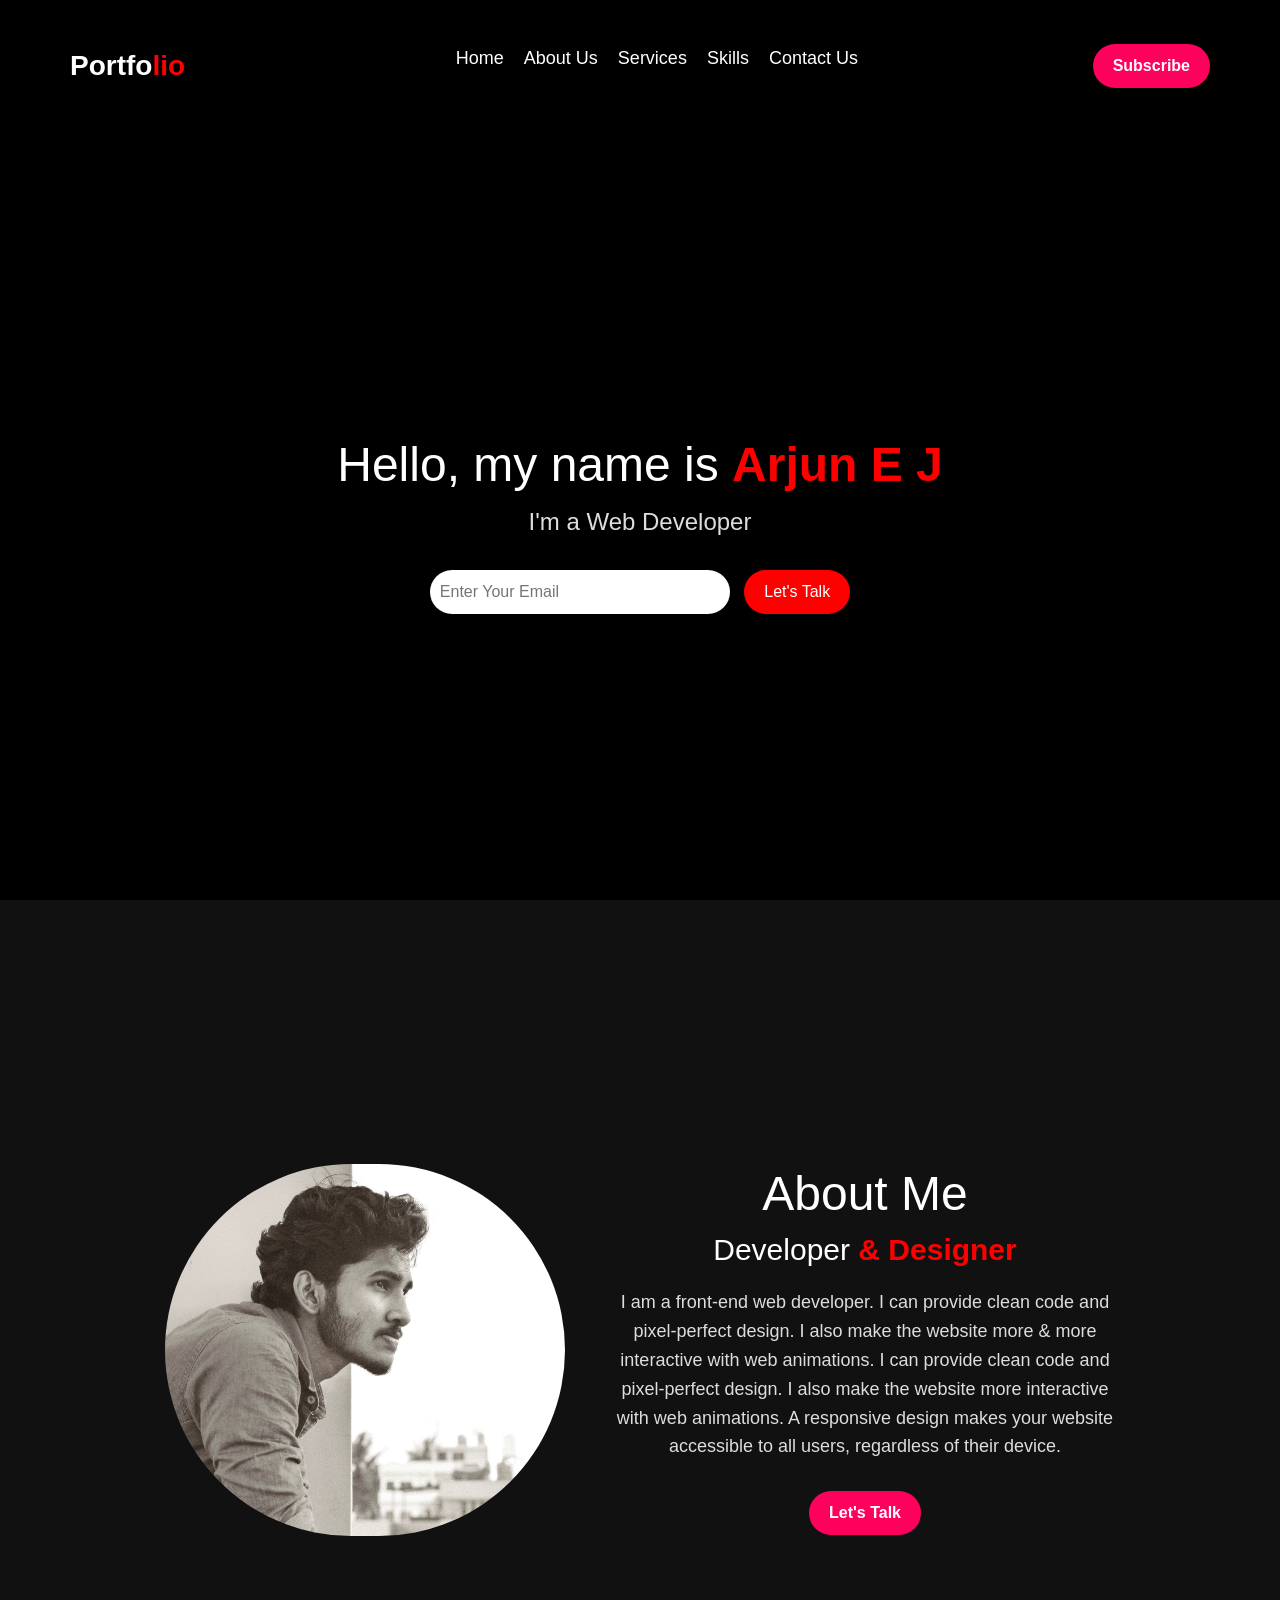
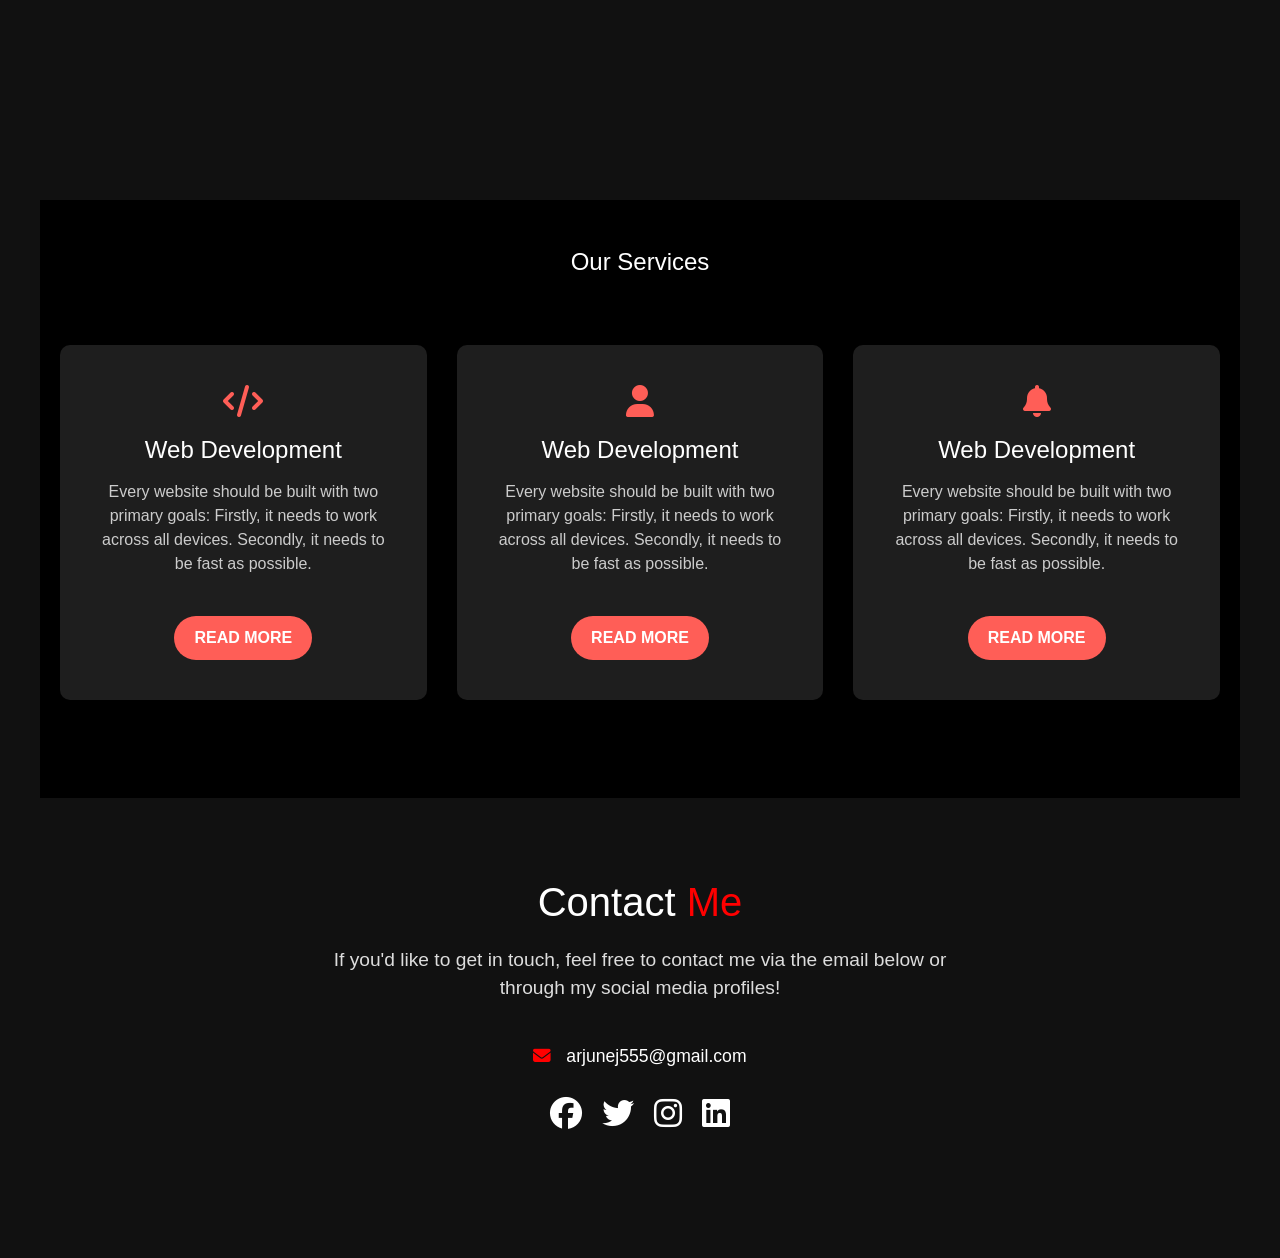
==== portfolio/index.html @ 39e0744d "portfolio" ====
<!DOCTYPE html>
<html lang="en">
<head>
    <meta charset="UTF-8">
    <meta name="viewport" content="width=device-width, initial-scale=1.0">
    <title>Portfolio</title>
    <link rel="stylesheet" href="https://cdnjs.cloudflare.com/ajax/libs/font-awesome/6.6.0/css/all.min.css" integrity="sha512-Kc323vGBEqzTmouAECnVceyQqyqdsSiqLQISBL29aUW4U/M7pSPA/gEUZQqv1cwx4OnYxTxve5UMg5GT6L4JJg==" crossorigin="anonymous" referrerpolicy="no-referrer" />
    <link href="https://stackpath.bootstrapcdn.com/bootstrap/4.5.2/css/bootstrap.min.css" rel="stylesheet">
    <link rel="icon" href="https://th.bing.com/th/id/OIP.eo4oT4bFaymxlqrJnIBviAHaEk?rs=1&pid=ImgDetMain">
    <link rel="stylesheet" href="style.css">
    </head>
    <body>
        <header class="header">
            <nav class="navbar">
                <div class="container">
                    <a class="navbar-brand" href="#">Portfo<span class="highlight">lio</span></a>
                    <ul class="navbar-links">
                        <li><a href="#">Home</a></li>
                        <li><a href="#">About Us</a></li>
                        <li><a href="#">Services</a></li>
                        <li><a href="#">Skills</a></li>
                        <li><a href="#">Contact Us</a></li>
                    </ul>
                    <a href="#" class="btn subscribe-btn">Subscribe</a>
                </div>
            </nav>
            <div class="intro-text">
                <h1>Hello, my name is <span class="highlight">Arjun E J</span></h1>
                <p>I'm a Web Developer</p>
                <form class="email-form">
                    <input type="email" placeholder="Enter Your Email">
                    <button type="submit">Let's Talk</button>
                </form>
            </div>
        </header>

        <section class="about-section">
            <div class="container">
                <div class="about-content">
                    <div class="about-image">
                        <img style="border-radius: 500px;" src="./images/IMG_8486.JPG" alt="Arjun E J">
                    </div>
                    <div class="about-text">
                        <h2>About Me</h2>
                        <h3>Developer <span class="highlight">& Designer</span></h3>
                        <p>
                            I am a front-end web developer. I can provide clean code and pixel-perfect design. I also make the website more & more interactive with web animations. I can provide clean code and pixel-perfect design. I also make the website more interactive with web animations. A responsive design makes your website accessible to all users, regardless of their device.
                        </p>
                        <a href="#" class="btn">Let's Talk</a>
                    </div>
                </div>
            </div>
        </section>

        <section id="services" class="py-5">
            <div class="text-center mb-5">
                <h2 id="projects-h2">Our Services</h2>
            </div>

            <div class="container">
                <div class="row">
                    <!-- Service 1 -->
                    <div class="col-md-4">
                        <div class="card text-center service-card">
                            <div class="card-body">
                                <div class="icon mb-3">
                                    <i class="fas fa-code fa-2x"></i> 
                                </div>
                                <h5 class="card-title">Web Development</h5>
                                <p class="card-text">Every website should be built with two primary goals: Firstly, it needs to work across all devices. Secondly, it needs to be fast as possible.</p>
                                <a href="#" class="btn btn-primary">Read More</a>
                            </div>
                        </div>
                    </div>
                    <!-- Service 2 -->
                    <div class="col-md-4">
                        <div class="card text-center service-card">
                            <div class="card-body">
                                <div class="icon mb-3">
                                    <i class="fas fa-user fa-2x"></i> 
                                </div>
                                <h5 class="card-title">Web Development</h5>
                                <p class="card-text">Every website should be built with two primary goals: Firstly, it needs to work across all devices. Secondly, it needs to be fast as possible.</p>
                                <a href="#" class="btn btn-primary">Read More</a>
                            </div>
                        </div>
                    </div>
                    <!-- Service 3 -->
                    <div class="col-md-4">
                        <div class="card text-center service-card">
                            <div class="card-body">
                                <div class="icon mb-3">
                                    <i class="fas fa-bell fa-2x"></i>
                                </div>
                                <h5 class="card-title">Web Development</h5>
                                <p class="card-text">Every website should be built with two primary goals: Firstly, it needs to work across all devices. Secondly, it needs to be fast as possible.</p>
                                <a href="#" class="btn btn-primary">Read More</a>
                            </div>
                        </div>
                    </div>
                </div>
            </div>
        </section>


        


            <section class="contact-section">
                <div class="contact-container">
                    <h1>Contact <span style="color: red;">Me</span> </h1>
                    <p>If you'd like to get in touch, feel free to contact me via the email below or through my social media profiles!</p>
                    
                    <div class="contact-info">
                        <a href="mailto:your-email@example.com" class="contact-link">
                            <i style="color: red;" class="fas fa-envelope"></i> arjunej555@gmail.com
                        </a>
                        <div class="social-media">
                            <a href="#" target="_blank"><i class="fab fa-facebook"></i></a>
                            <a href="#" target="_blank"><i class="fab fa-twitter"></i></a>
                            <a href="#" target="_blank"><i class="fab fa-instagram"></i></a>
                            <a href="#" target="_blank"><i class="fab fa-linkedin"></i></a>
                        </div>
                    </div>
        
                </div>
            </section>
    </body>
    </html>
---- portfolio/style.css ----
body {
    margin: 0;
    padding: 0;
    font-family: Arial, sans-serif;
    background-color: #000;
    color: #fff;
}

.header {
    width: 100%;
    height: 100vh;
    background-color: #000;
    display: flex;
    flex-direction: column;
    align-items: center;
    justify-content: center;
}

.navbar {
    width: 100%;
    position: fixed;
    top: 0;
    display: flex;
    justify-content: space-between;
    padding: 20px 50px;
    background-color: #000;
}

.navbar-brand {
    font-size: 28px;
    color: #fff;
    font-weight: bold;
}

.highlight {
    color: red;
    font-weight: 900;
}

.navbar-links {
    list-style: none;
    display: flex;
    gap: 20px;
}

.navbar-links li a {
    text-decoration: none;
    color: #ffffff;
    font-size: 18px;
}

.btn {
    padding: 10px 20px;
    background-color: red;
    color: white;
    border: none;
    border-radius: 20px;
    cursor: pointer;
    font-size: 16px;
}

.subscribe-btn {
    margin-left: 20px;
}

.intro-text {
    text-align: center;
    margin-top: 150px;
}

.intro-text h1 {
    font-size: 48px;
    margin-bottom: 10px;
}

.intro-text p {
    font-size: 24px;
    margin-bottom: 30px;
}

.email-form input {
    padding: 10px;
    width: 300px;
    border: none;
    border-radius: 30px;
    outline: none;
}

.email-form button {
    padding: 10px 20px;
    background-color: red;
    color: white;
    border: none;
    border-radius: 30px;
    cursor: pointer;
    font-size: 16px;
    margin-left: 10px;
}

.about-section {
    padding: 100px 0;
    display: flex;
    justify-content: center;
    align-items: center;
    min-height: 100vh;
}

.container {
    display: flex;
    align-items: center;
    justify-content: center;
    max-width: 1200px;
    padding: 20px;
}

.about-content {
    display: flex;
    align-items: center;
    gap: 50px;
}

.about-image img {
    width: 400px;
    height: auto;
    border-radius: 10px;
}

.about-text h2 {
    font-size: 48px;
    margin-bottom: 10px;
}

.about-text h3 {
    font-size: 30px;
    margin-bottom: 20px;
}

.highlight {
    color: red;
}

.about-text p {
    font-size: 18px;
    line-height: 1.6;
    margin-bottom: 30px;
    max-width: 500px;
}

.btn {
    padding: 10px 20px;
    background-color: red;
    color: white;
    border: none;
    border-radius: 30px;
    font-size: 16px;
    cursor: pointer;
    text-decoration: none;
}


#services {
    background-color: #000;
}

h2 {
    font-size: 48px;
    color: #fff;
}

.service-card {
    background-color: #1e1e1e;
    border-radius: 10px;
    border: none;
    padding: 20px;
    margin-bottom: 30px;
    transition: all 0.3s ease-in-out;
}

.service-card:hover {
    transform: translateY(-10px);
}

.service-card h5 {
    color: #fff;
    font-size: 24px;
    margin-bottom: 15px;
}

.service-card p {
    font-size: 16px;
    color: #ccc;
}

.service-card .icon {
    color: #ff5e57;
}

.service-card .btn {
    background-color: #ff5e57;
    border: none;
    color: #fff;
    border-radius: 30px;
    padding: 10px 20px;
    font-size: 16px;
    text-transform: uppercase;
}

.service-card .btn:hover {
    background-color: #d04442;
}


body {
    font-family: Arial, sans-serif;
    background-color: #111;
    color: white;
    display: flex;
    justify-content: center;
    align-items: center;
    min-height: 100vh;
    flex-direction: column;
}

.container {
    text-align: center;
    padding: 20px;
}

.hero-section {
    margin-bottom: 50px;
}

h1 {
    font-size: 2rem;
    margin-bottom: 20px;
}

.btn {
    display: inline-block;
    padding: 10px 20px;
    background-color: #ff005d;
    color: white;
    text-decoration: none;
    font-weight: bold;
    border-radius: 30px;
    transition: background-color 0.3s ease;
}

.btn:hover {
    background-color: #e60053;
}

footer {
    margin-top: 50px;
}

h2 {
    font-size: 1.5rem;
    margin-bottom: 10px;
}

p {
    margin-bottom: 20px;
    font-size: 1rem;
}

.social-icons {
    display: flex;
    justify-content: center;
    gap: 15px;
}

.social-icons img {
    width: 30px;
    height: 30px;
    filter: invert(1); 
    transition: transform 0.3s ease;
}

.social-icons img:hover {
    transform: scale(1.2);
}



body {
    font-family: Arial, sans-serif;
    background-color: #111;
    color: white;
    display: flex;
    justify-content: center;
    align-items: center;
    min-height: 100vh;
}

.contact-section {
    width: 100%;
    padding: 60px 0;
    background-color: #111;
}

.contact-container {
    max-width: 700px;
    margin: 0 auto;
    padding: 20px;
    text-align: center;
}

h1 {
    font-size: 2.5rem;
    margin-bottom: 20px;
    color: #fff;
}

p {
    font-size: 1.2rem;
    margin-bottom: 40px;
    color: #ddd;
}

.contact-info {
    margin-bottom: 40px;
}

.contact-link {
    display: inline-block;
    font-size: 1.1rem;
    color: #fff;
    margin-bottom: 20px;
    text-decoration: none;
}

.contact-link i {
    margin-right: 10px;
}

.social-media {
    display: flex;
    justify-content: center;
    gap: 20px;
}

.social-media a {
    color: white;
    font-size: 2rem;
    transition: color 0.3s ease;
}

.social-media a:hover {
    color: #ff005d;
}


.submit-btn {
    padding: 12px 20px;
    border: none;
    border-radius: 5px;
    background-color: #ff005d;
    color: white;
    font-size: 1.1rem;
    cursor: pointer;
    transition: background-color 0.3s ease;
}

.submit-btn:hover {
    background-color: #e60053;
}
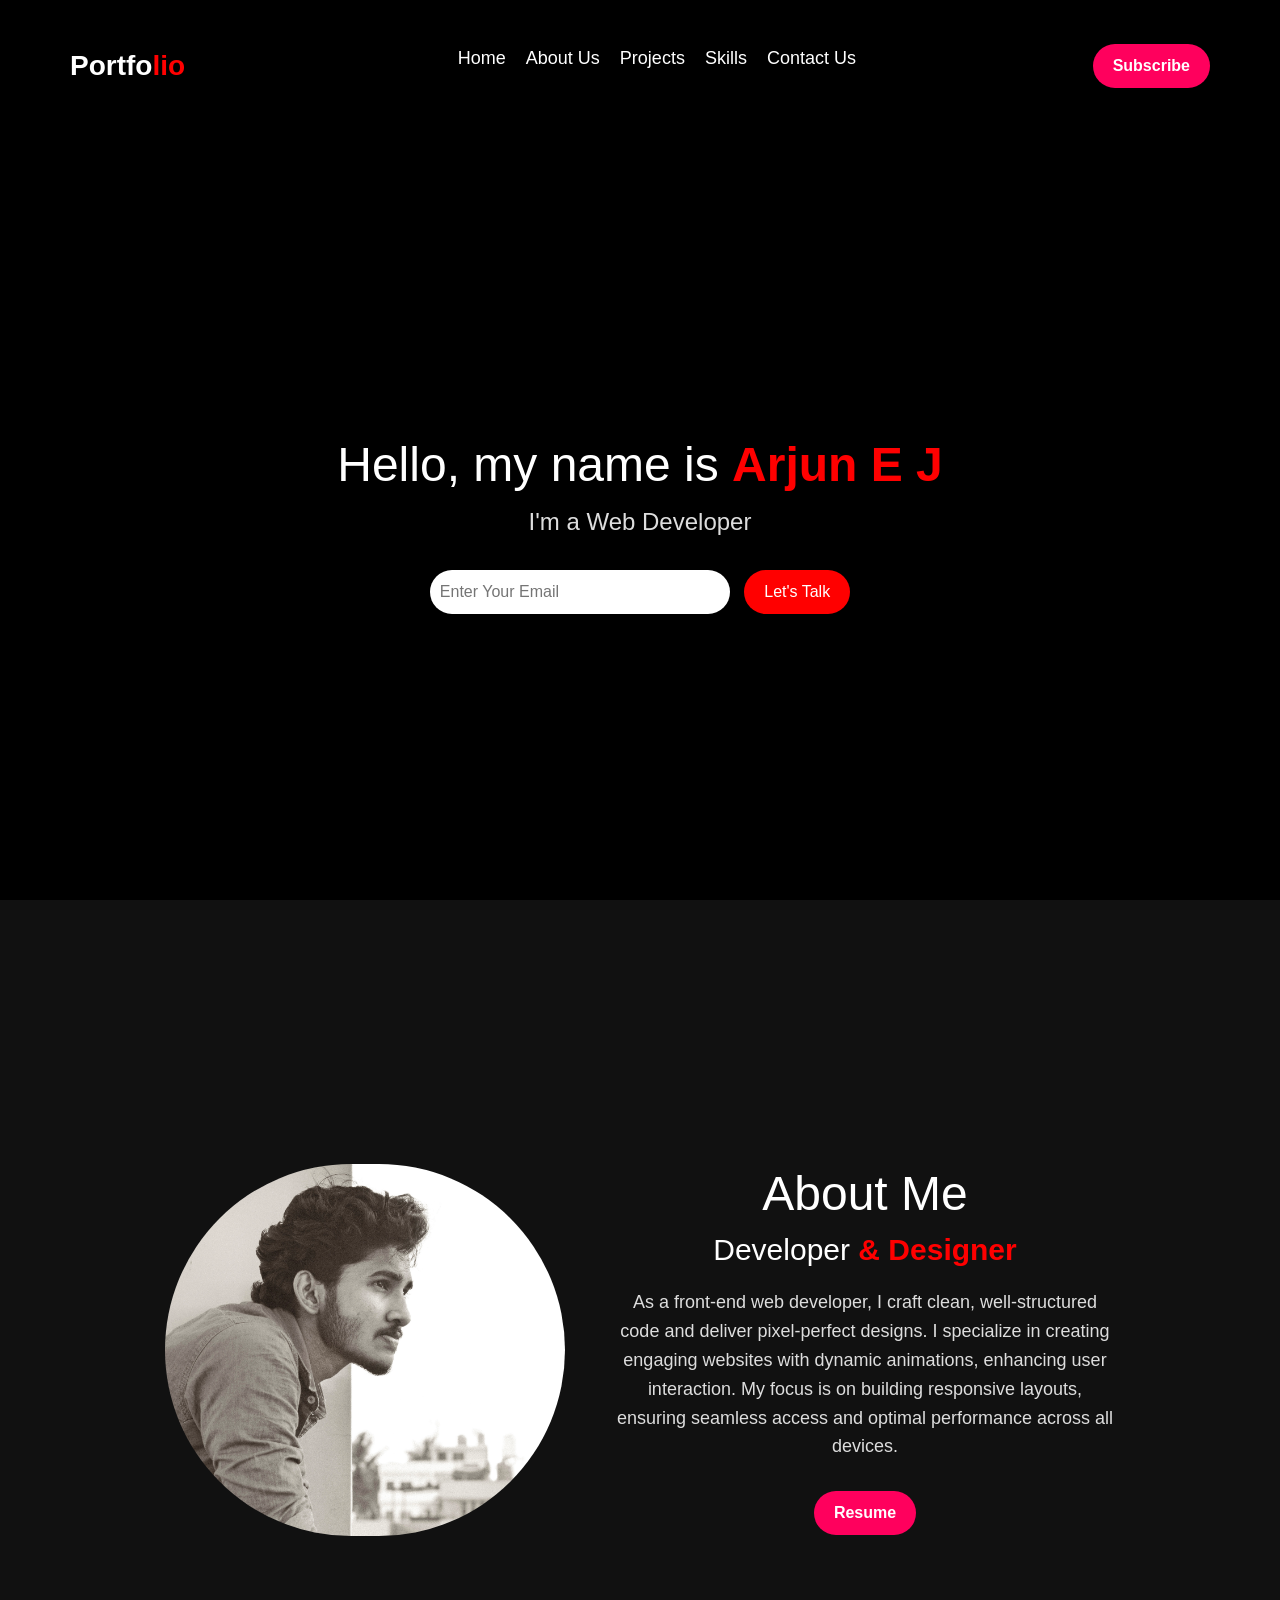
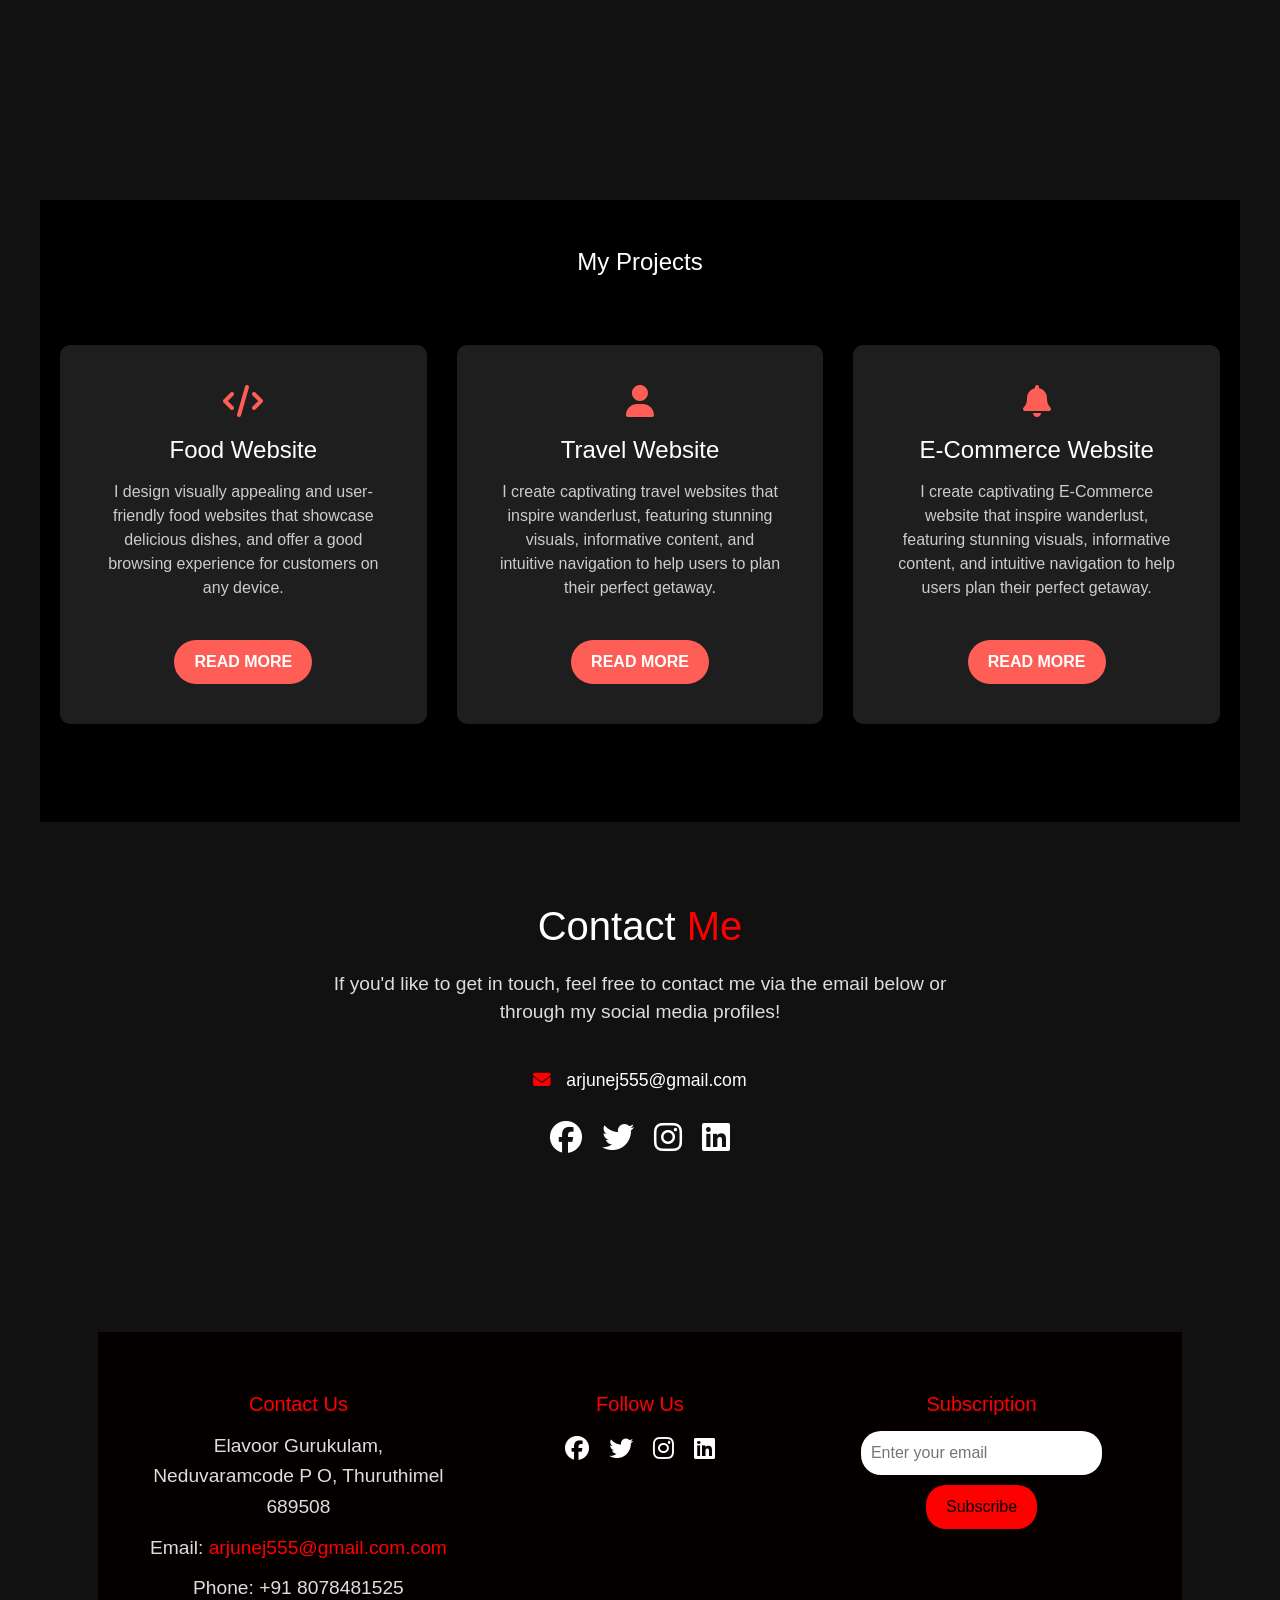
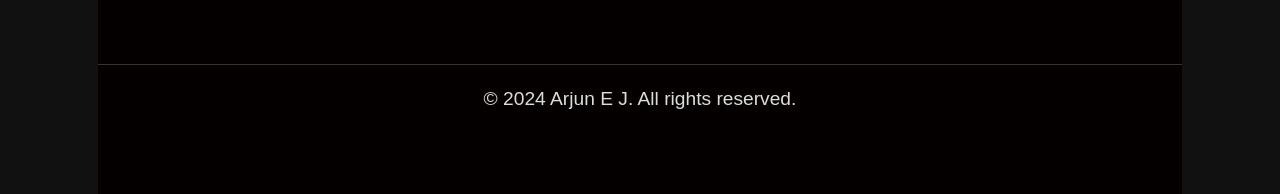
==== commit 005f2033: "portfolio" ====
--- a/portfolio/index.html
+++ b/portfolio/index.html
@@ -6,7 +6,7 @@
     <title>Portfolio</title>
     <link rel="stylesheet" href="https://cdnjs.cloudflare.com/ajax/libs/font-awesome/6.6.0/css/all.min.css" integrity="sha512-Kc323vGBEqzTmouAECnVceyQqyqdsSiqLQISBL29aUW4U/M7pSPA/gEUZQqv1cwx4OnYxTxve5UMg5GT6L4JJg==" crossorigin="anonymous" referrerpolicy="no-referrer" />
     <link href="https://stackpath.bootstrapcdn.com/bootstrap/4.5.2/css/bootstrap.min.css" rel="stylesheet">
-    <link rel="icon" href="https://th.bing.com/th/id/OIP.eo4oT4bFaymxlqrJnIBviAHaEk?rs=1&pid=ImgDetMain">
+    <link rel="icon" href="https://static.vecteezy.com/system/resources/previews/004/753/030/original/portfolio-icon-shadowed-detailed-portfolio-logo-free-vector.jpg">
     <link rel="stylesheet" href="style.css">
     </head>
     <body>
@@ -17,7 +17,7 @@
                     <ul class="navbar-links">
                         <li><a href="#">Home</a></li>
                         <li><a href="#">About Us</a></li>
-                        <li><a href="#">Services</a></li>
+                        <li><a href="#">Projects</a></li>
                         <li><a href="#">Skills</a></li>
                         <li><a href="#">Contact Us</a></li>
                     </ul>
@@ -44,9 +44,8 @@
                         <h2>About Me</h2>
                         <h3>Developer <span class="highlight">& Designer</span></h3>
                         <p>
-                            I am a front-end web developer. I can provide clean code and pixel-perfect design. I also make the website more & more interactive with web animations. I can provide clean code and pixel-perfect design. I also make the website more interactive with web animations. A responsive design makes your website accessible to all users, regardless of their device.
-                        </p>
-                        <a href="#" class="btn">Let's Talk</a>
+                            As a front-end web developer, I craft clean, well-structured code and deliver pixel-perfect designs. I specialize in creating engaging websites with dynamic animations, enhancing user interaction. My focus is on building responsive layouts, ensuring seamless access and optimal performance across all devices.                        </p>
+                        <a href="#" class="btn">Resume</a>
                     </div>
                 </div>
             </div>
@@ -54,7 +53,7 @@
 
         <section id="services" class="py-5">
             <div class="text-center mb-5">
-                <h2 id="projects-h2">Our Services</h2>
+                <h2 id="projects-h2">My Projects</h2>
             </div>
 
             <div class="container">
@@ -66,8 +65,8 @@
                                 <div class="icon mb-3">
                                     <i class="fas fa-code fa-2x"></i> 
                                 </div>
-                                <h5 class="card-title">Web Development</h5>
-                                <p class="card-text">Every website should be built with two primary goals: Firstly, it needs to work across all devices. Secondly, it needs to be fast as possible.</p>
+                                <h5 class="card-title">Food Website</h5>
+                                <p class="card-text">I design visually appealing and user-friendly food websites that showcase delicious dishes, and offer a good browsing experience for customers on any device.</p>
                                 <a href="#" class="btn btn-primary">Read More</a>
                             </div>
                         </div>
@@ -79,8 +78,8 @@
                                 <div class="icon mb-3">
                                     <i class="fas fa-user fa-2x"></i> 
                                 </div>
-                                <h5 class="card-title">Web Development</h5>
-                                <p class="card-text">Every website should be built with two primary goals: Firstly, it needs to work across all devices. Secondly, it needs to be fast as possible.</p>
+                                <h5 class="card-title">Travel Website</h5>
+                                <p class="card-text">I create captivating travel websites that inspire wanderlust, featuring stunning visuals, informative  content, and  intuitive  navigation to help  users to plan their perfect getaway.</p>
                                 <a href="#" class="btn btn-primary">Read More</a>
                             </div>
                         </div>
@@ -92,8 +91,8 @@
                                 <div class="icon mb-3">
                                     <i class="fas fa-bell fa-2x"></i>
                                 </div>
-                                <h5 class="card-title">Web Development</h5>
-                                <p class="card-text">Every website should be built with two primary goals: Firstly, it needs to work across all devices. Secondly, it needs to be fast as possible.</p>
+                                <h5 class="card-title">E-Commerce Website</h5>
+                                <p class="card-text">I create captivating E-Commerce website that inspire wanderlust, featuring stunning visuals, informative  content, and  intuitive  navigation to help users plan their perfect getaway.</p>
                                 <a href="#" class="btn btn-primary">Read More</a>
                             </div>
                         </div>
@@ -101,9 +100,6 @@
                 </div>
             </div>
         </section>
-
-
-        
 
 
             <section class="contact-section">
@@ -125,6 +121,38 @@
         
                 </div>
             </section>
+
+
+
+            <footer>
+                <div class="footer-container">
+                    <div class="footer-left">
+                        <h3>Contact Us</h3>
+                        <p>Elavoor Gurukulam, Neduvaramcode P O, Thuruthimel 689508</p>
+                        <p>Email: <a href="mailto:info@example.com">arjunej555@gmail.com.com</a></p>
+                        <p>Phone: +91 8078481525</p>
+                    </div>
+                    <div class="footer-middle">
+                        <h3>Follow Us</h3>
+                        <div class="social-icons">
+                            <a href="#" target="_blank"><i class="fab fa-facebook"></i></a>
+                            <a href="#" target="_blank"><i class="fab fa-twitter"></i></a>
+                            <a href="#" target="_blank"><i class="fab fa-instagram"></i></a>
+                            <a href="#" target="_blank"><i class="fab fa-linkedin"></i></a>
+                        </div>
+                    </div>
+                    <div class="footer-right">
+                        <h3>Subscription</h3>
+                        <form>
+                            <input type="email" placeholder="Enter your email" required>
+                            <button type="submit">Subscribe</button>
+                        </form>
+                    </div>
+                </div>
+                <div class="footer-bottom">
+                    <p>&copy; 2024 Arjun E J. All rights reserved.</p>
+                </div>
+            </footer>
     </body>
     </html>
     
--- a/portfolio/style.css
+++ b/portfolio/style.css
@@ -367,3 +367,103 @@
 }
 
 
+footer {
+    background-color: #040000;
+    padding: 40px 0;
+    color: white;
+    font-size: 16px;
+}
+
+.footer-container {
+    display: flex;
+    justify-content: space-around;
+    flex-wrap: wrap;
+    padding: 0 30px;
+}
+
+.footer-left,
+.footer-middle,
+.footer-right {
+    flex: 1;
+    margin: 20px;
+    text-align: center;
+}
+
+.footer-left h3,
+.footer-middle h3,
+.footer-right h3 {
+    margin-bottom: 15px;
+    font-size: 20px;
+    color: red; /* Optional: Use a highlight color */
+}
+
+.footer-left p,
+.footer-middle p {
+    margin-bottom: 10px;
+    line-height: 1.6;
+}
+
+.footer-left a {
+    color: red;
+    text-decoration: none;
+}
+
+.footer-middle .social-icons {
+    display: flex;
+    justify-content: center;
+    gap: 20px;
+}
+
+.social-icons a {
+    color: white;
+    font-size: 24px;
+    transition: 0.3s;
+}
+
+.social-icons a:hover {
+    color: red; /* Optional: Change color on hover */
+}
+
+.footer-right form {
+    display: flex;
+    flex-direction: column;
+    align-items: center;
+}
+
+.footer-right input[type="email"] {
+    padding: 10px;
+    border: none;
+    border-radius: 20px;
+    width: 80%;
+    margin-bottom: 10px;
+}
+
+.footer-right button {
+    padding: 10px 20px;
+    background-color: red;
+    border: none;
+    border-radius: 20px;
+    cursor: pointer;
+    color: black;
+}
+
+.footer-right button:hover {
+    background-color: white;
+    color: black;
+}
+
+.footer-bottom {
+    text-align: center;
+    margin-top: 30px;
+    font-size: 14px;
+    padding-top: 20px;
+    border-top: 1px solid #333;
+    color: #888;
+}
+
+@media (max-width: 768px) {
+    .footer-container {
+        flex-direction: column;
+        align-items: center;
+    }
+}
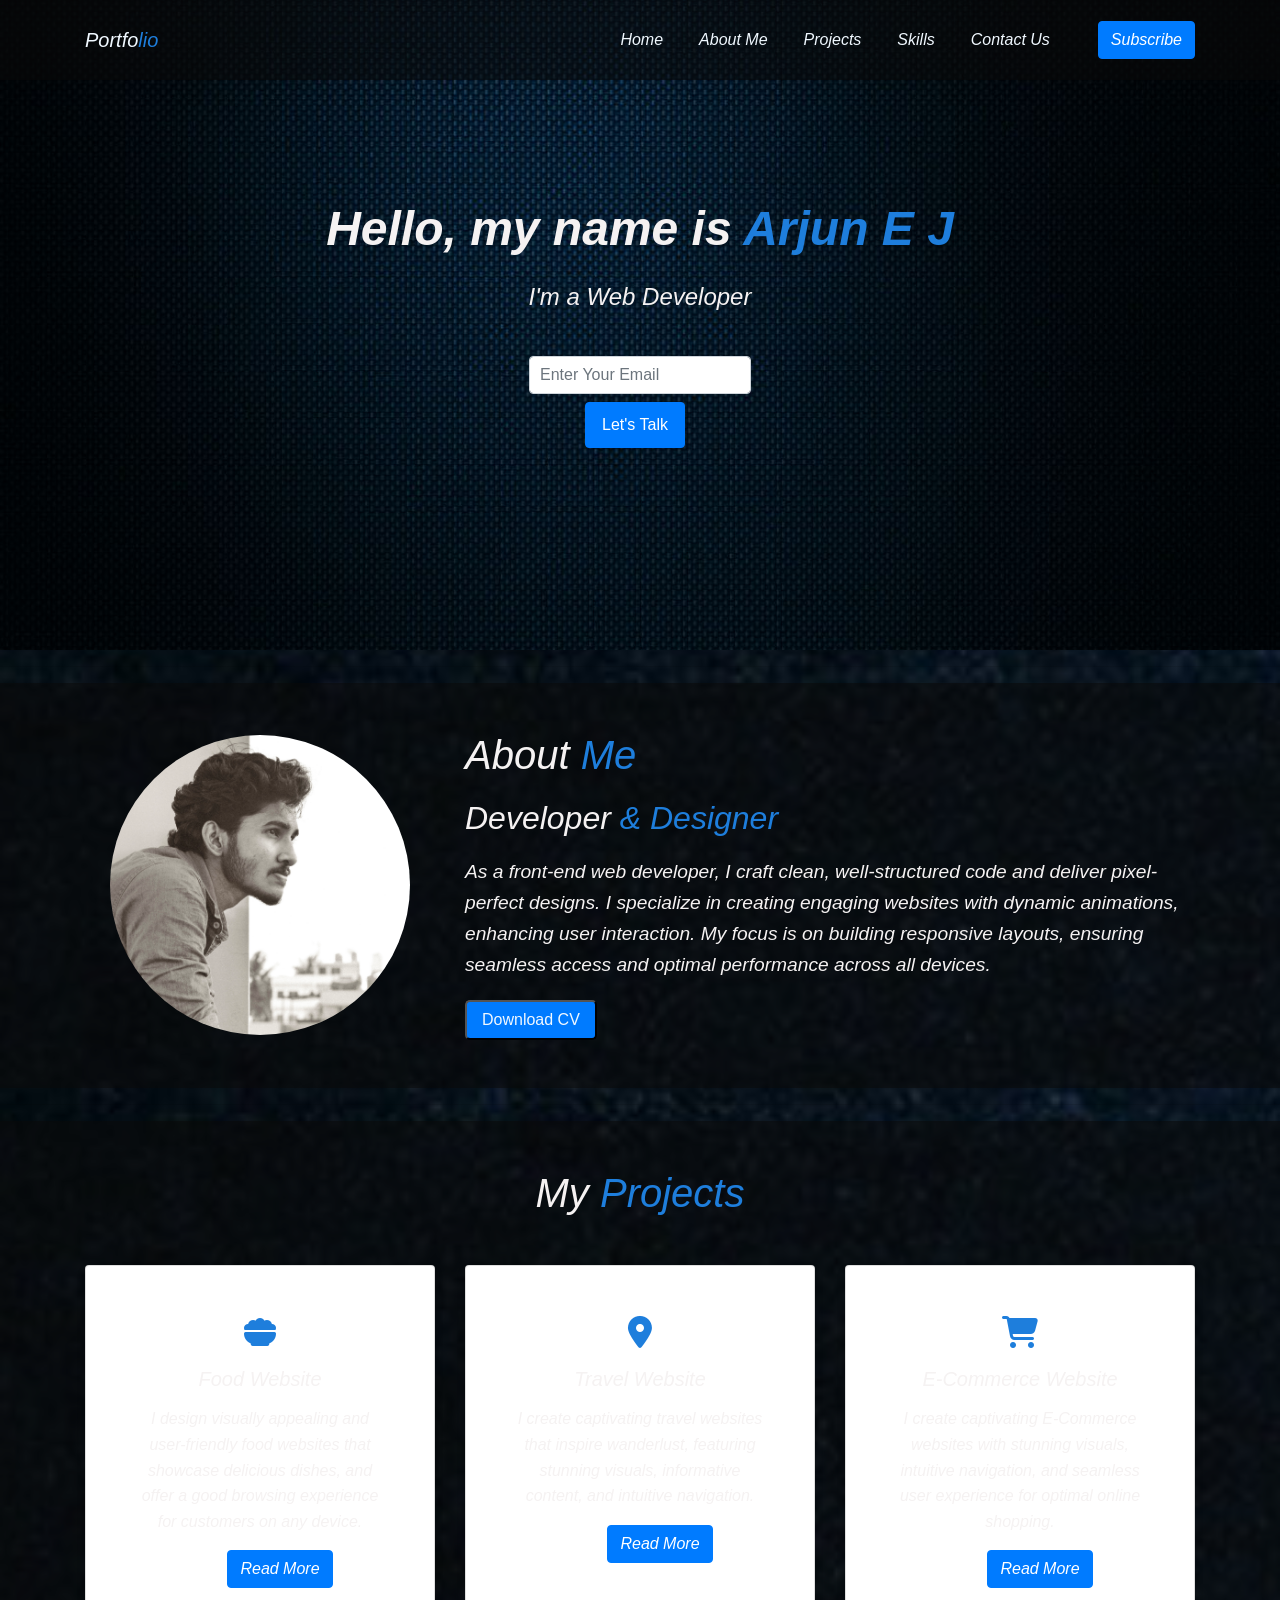
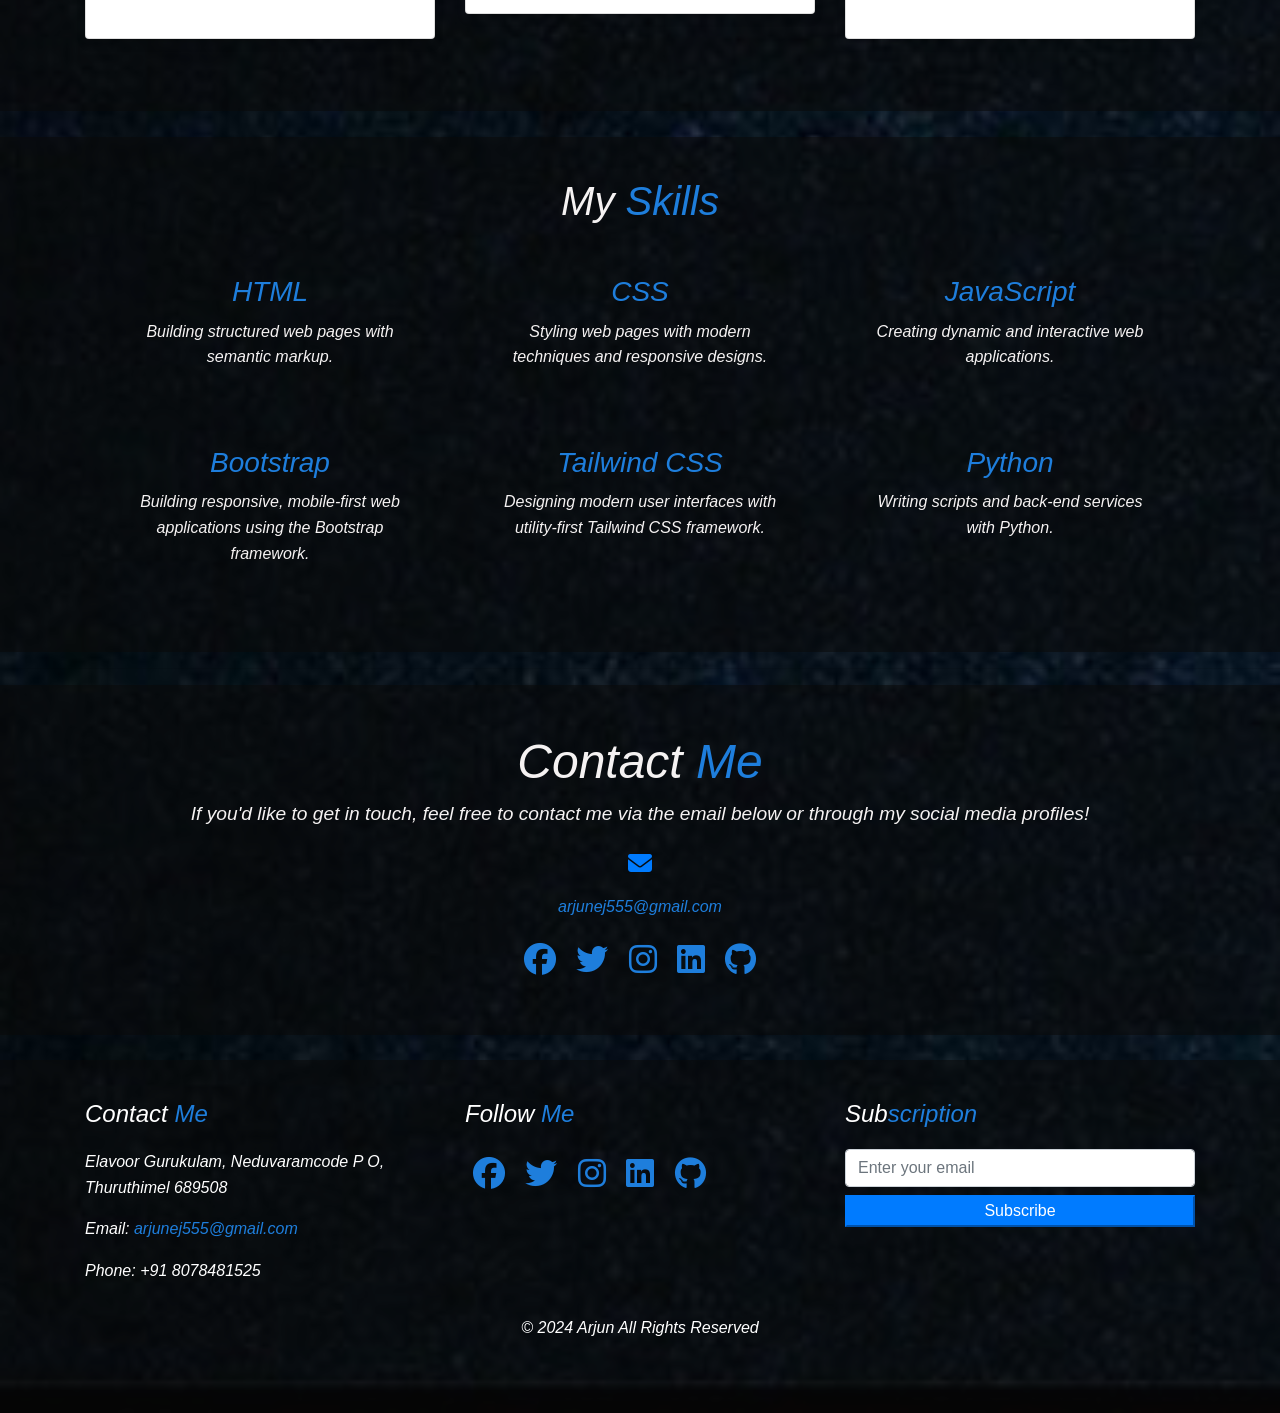
==== commit 1404522a: "css added" ====
--- a/portfolio/index.html
+++ b/portfolio/index.html
@@ -6,153 +6,201 @@
     <title>Portfolio</title>
     <link rel="stylesheet" href="https://cdnjs.cloudflare.com/ajax/libs/font-awesome/6.6.0/css/all.min.css" integrity="sha512-Kc323vGBEqzTmouAECnVceyQqyqdsSiqLQISBL29aUW4U/M7pSPA/gEUZQqv1cwx4OnYxTxve5UMg5GT6L4JJg==" crossorigin="anonymous" referrerpolicy="no-referrer" />
     <link href="https://stackpath.bootstrapcdn.com/bootstrap/4.5.2/css/bootstrap.min.css" rel="stylesheet">
-    <link rel="icon" href="https://static.vecteezy.com/system/resources/previews/004/753/030/original/portfolio-icon-shadowed-detailed-portfolio-logo-free-vector.jpg">
+    <link rel="icon" href="https://as1.ftcdn.net/v2/jpg/02/06/97/26/1000_F_206972633_vMR6ssJsqtCTfktgFe68L0H5exFJLWL7.jpg">
     <link rel="stylesheet" href="style.css">
-    </head>
-    <body>
-        <header class="header">
-            <nav class="navbar">
-                <div class="container">
-                    <a class="navbar-brand" href="#">Portfo<span class="highlight">lio</span></a>
-                    <ul class="navbar-links">
-                        <li><a href="#">Home</a></li>
-                        <li><a href="#">About Us</a></li>
-                        <li><a href="#">Projects</a></li>
-                        <li><a href="#">Skills</a></li>
-                        <li><a href="#">Contact Us</a></li>
+</head>
+<body>
+    <header class="header">
+        <nav class="navbar navbar-expand-lg navbar-light">
+            <div class="container">
+                <a style="color: aliceblue;" class="navbar-brand" href="#">Portfo<span class="highlight">lio</span></a>
+                <button class="navbar-toggler" type="button" data-toggle="collapse" data-target="#navbarNav" aria-controls="navbarNav" aria-expanded="false" aria-label="Toggle navigation">
+                    <span class="navbar-toggler-icon"></span>
+                </button>
+                <div class="collapse navbar-collapse" id="navbarNav">
+                    <ul class="navbar-nav ml-auto">
+                        <li class="nav-item"><a style="color: aliceblue;" class="nav-link" href="#header">Home</a></li>
+                        <li class="nav-item"><a style="color: aliceblue;" class="nav-link" href="#about">About Me</a></li>
+                        <li class="nav-item"><a style="color: aliceblue;" class="nav-link" href="#services">Projects</a></li>
+                        <li class="nav-item"><a style="color: aliceblue;" class="nav-link" href="#skills">Skills</a></li>
+                        <li class="nav-item"><a style="color: aliceblue;" class="nav-link" href="#contact">Contact Us</a></li>
                     </ul>
-                    <a href="#" class="btn subscribe-btn">Subscribe</a>
-                </div>
-            </nav>
-            <div class="intro-text">
-                <h1>Hello, my name is <span class="highlight">Arjun E J</span></h1>
-                <p>I'm a Web Developer</p>
-                <form class="email-form">
-                    <input type="email" placeholder="Enter Your Email">
-                    <button type="submit">Let's Talk</button>
-                </form>
-            </div>
-        </header>
-
-        <section class="about-section">
-            <div class="container">
-                <div class="about-content">
-                    <div class="about-image">
-                        <img style="border-radius: 500px;" src="./images/IMG_8486.JPG" alt="Arjun E J">
-                    </div>
-                    <div class="about-text">
-                        <h2>About Me</h2>
-                        <h3>Developer <span class="highlight">& Designer</span></h3>
-                        <p>
-                            As a front-end web developer, I craft clean, well-structured code and deliver pixel-perfect designs. I specialize in creating engaging websites with dynamic animations, enhancing user interaction. My focus is on building responsive layouts, ensuring seamless access and optimal performance across all devices.                        </p>
-                        <a href="#" class="btn">Resume</a>
-                    </div>
-                </div>
-            </div>
-        </section>
-
-        <section id="services" class="py-5">
-            <div class="text-center mb-5">
-                <h2 id="projects-h2">My Projects</h2>
-            </div>
-
-            <div class="container">
-                <div class="row">
-                    <!-- Service 1 -->
-                    <div class="col-md-4">
-                        <div class="card text-center service-card">
-                            <div class="card-body">
-                                <div class="icon mb-3">
-                                    <i class="fas fa-code fa-2x"></i> 
-                                </div>
-                                <h5 class="card-title">Food Website</h5>
-                                <p class="card-text">I design visually appealing and user-friendly food websites that showcase delicious dishes, and offer a good browsing experience for customers on any device.</p>
-                                <a href="#" class="btn btn-primary">Read More</a>
+                </div>
+                <a href="#" class="btn btn-primary subscribe-btn">Subscribe</a>
+            </div>
+        </nav>
+        <div id="header">
+        <div class="intro-text text-center">
+            <h1>Hello, my name is <span class="highlight">Arjun E J</span></h1>
+            <p>I'm a Web Developer</p>
+            <form class="email-form d-inline-block">
+                <input type="email" class="form-control" placeholder="Enter Your Email">
+                <button id="talk-btn" type="submit" class="btn btn-primary mt-2 px-3">Let's Talk</button>
+            </form>
+        </div>
+    </div>
+    </header>
+<hr>
+    <section class="about-section py-5">
+        <div id="about">
+        <div class="container">
+            <div class="row align-items-center">
+                <div class="col-md-4 text-center">
+                    <img src="./images/IMG_8486.JPG" class="img-fluid rounded-circle" alt="Arjun E J">
+                </div>
+                <div class="col-md-8">
+                    <h2>About <span style="color: #1e7edc;">Me</span></h2>
+                    <h3>Developer <span class="highlight">& Designer</span></h3>
+                    <p>As a front-end web developer, I craft clean, well-structured code and deliver pixel-perfect designs. I specialize in creating engaging websites with dynamic animations, enhancing user interaction. My focus is on building responsive layouts, ensuring seamless access and optimal performance across all devices.</p>
+                   <button class="btn-3"><a style="color: aliceblue;" href="C:\Users\ACER ASPIRE5\Downloads\ARJUN E J RESUME3.pdf" >Download CV</a> </button> 
+                </div>
+            </div>
+        </div>
+    </div>
+    </section>
+<hr>
+    <section id="services" class="py-5">
+        <div class="text-center mb-5">
+            <h1 id="projects-h2">My <span style="color: #1e7edc;">Projects</span></h1>
+        </div>
+
+        <div class="container">
+            <div class="row">
+                <div class="col-md-4 col-sm-6 mb-4">
+                    <div class="card text-center service-card">
+                        <div class="card-body">
+                            <div class="icon mb-3">
+                                <i id="bowl" class="fa-solid fa-bowl-food fa-2x"></i>
                             </div>
+                            <h5 class="card-title">Food Website</h5>
+                            <p class="card-text">I design visually appealing and user-friendly food websites that showcase delicious dishes, and offer a good browsing experience for customers on any device.</p>
+                            <a href="#" class="btn btn-primary">Read More</a>
                         </div>
                     </div>
-                    <!-- Service 2 -->
-                    <div class="col-md-4">
-                        <div class="card text-center service-card">
-                            <div class="card-body">
-                                <div class="icon mb-3">
-                                    <i class="fas fa-user fa-2x"></i> 
-                                </div>
-                                <h5 class="card-title">Travel Website</h5>
-                                <p class="card-text">I create captivating travel websites that inspire wanderlust, featuring stunning visuals, informative  content, and  intuitive  navigation to help  users to plan their perfect getaway.</p>
-                                <a href="#" class="btn btn-primary">Read More</a>
-                            </div>
+                </div>
+
+                <div class="col-md-4 col-sm-6 mb-4">
+                    <div class="card text-center service-card">
+                        <div class="card-body">
+                            <div class="icon mb-3">
+                                <i class="fa-solid fa-location-dot fa-2x"></i>                            </div>
+                            <h5 class="card-title">Travel Website</h5>
+                            <p class="card-text">I create captivating travel websites that inspire wanderlust, featuring stunning visuals, informative content, and intuitive navigation.</p>
+                            <a href="#" class="btn btn-primary">Read More</a>
                         </div>
                     </div>
-                    <!-- Service 3 -->
-                    <div class="col-md-4">
-                        <div class="card text-center service-card">
-                            <div class="card-body">
-                                <div class="icon mb-3">
-                                    <i class="fas fa-bell fa-2x"></i>
-                                </div>
-                                <h5 class="card-title">E-Commerce Website</h5>
-                                <p class="card-text">I create captivating E-Commerce website that inspire wanderlust, featuring stunning visuals, informative  content, and  intuitive  navigation to help users plan their perfect getaway.</p>
-                                <a href="#" class="btn btn-primary">Read More</a>
-                            </div>
+                </div>
+
+                <div class="col-md-4 col-sm-6 mb-4">
+                    <div class="card text-center service-card">
+                        <div class="card-body">
+                            <div class="icon mb-3">
+                                <i class="fa-solid fa-cart-shopping fa-2x"></i>                            </div>
+                            <h5 class="card-title">E-Commerce Website</h5>
+                            <p class="card-text">I create captivating E-Commerce websites with stunning visuals, intuitive navigation, and seamless user experience for optimal online shopping.</p>
+                            <a href="#" class="btn btn-primary">Read More</a>
                         </div>
                     </div>
                 </div>
             </div>
-        </section>
-
-
-            <section class="contact-section">
-                <div class="contact-container">
-                    <h1>Contact <span style="color: red;">Me</span> </h1>
-                    <p>If you'd like to get in touch, feel free to contact me via the email below or through my social media profiles!</p>
-                    
-                    <div class="contact-info">
-                        <a href="mailto:your-email@example.com" class="contact-link">
-                            <i style="color: red;" class="fas fa-envelope"></i> arjunej555@gmail.com
-                        </a>
-                        <div class="social-media">
-                            <a href="#" target="_blank"><i class="fab fa-facebook"></i></a>
-                            <a href="#" target="_blank"><i class="fab fa-twitter"></i></a>
-                            <a href="#" target="_blank"><i class="fab fa-instagram"></i></a>
-                            <a href="#" target="_blank"><i class="fab fa-linkedin"></i></a>
-                        </div>
-                    </div>
-        
-                </div>
-            </section>
-
-
-
-            <footer>
-                <div class="footer-container">
-                    <div class="footer-left">
-                        <h3>Contact Us</h3>
-                        <p>Elavoor Gurukulam, Neduvaramcode P O, Thuruthimel 689508</p>
-                        <p>Email: <a href="mailto:info@example.com">arjunej555@gmail.com.com</a></p>
-                        <p>Phone: +91 8078481525</p>
-                    </div>
-                    <div class="footer-middle">
-                        <h3>Follow Us</h3>
-                        <div class="social-icons">
-                            <a href="#" target="_blank"><i class="fab fa-facebook"></i></a>
-                            <a href="#" target="_blank"><i class="fab fa-twitter"></i></a>
-                            <a href="#" target="_blank"><i class="fab fa-instagram"></i></a>
-                            <a href="#" target="_blank"><i class="fab fa-linkedin"></i></a>
-                        </div>
-                    </div>
-                    <div class="footer-right">
-                        <h3>Subscription</h3>
-                        <form>
-                            <input type="email" placeholder="Enter your email" required>
-                            <button type="submit">Subscribe</button>
-                        </form>
-                    </div>
-                </div>
-                <div class="footer-bottom">
-                    <p>&copy; 2024 Arjun E J. All rights reserved.</p>
-                </div>
-            </footer>
-    </body>
-    </html>
-    +        </div>
+    </section>
+<br>
+
+
+
+<section id="skills" class="skills-section">
+    <div class="container">
+        <h1>My <span style="color: #1e7edc;">Skills</span></h1>
+        <div class="skills-grid">
+            <div class="skill">
+                <h3>HTML</h3>
+                <p>Building structured web pages with semantic markup.</p>
+            </div>
+            <div class="skill">
+                <h3>CSS</h3>
+                <p>Styling web pages with modern techniques and responsive designs.</p>
+            </div>
+            <div class="skill">
+                <h3>JavaScript</h3>
+                <p>Creating dynamic and interactive web applications.</p>
+            </div>
+            <div class="skill">
+                <h3>Bootstrap</h3>
+                <p>Building responsive, mobile-first web applications using the Bootstrap framework.</p>
+            </div>
+            <div class="skill">
+                <h3>Tailwind CSS</h3>
+                <p>Designing modern user interfaces with utility-first Tailwind CSS framework.</p>
+            </div>
+            <div class="skill">
+                <h3>Python</h3>
+                <p>Writing scripts and back-end services with Python.</p>
+            </div>
+        </div>
+    </div>
+</section>
+<hr>
+    <section class="contact-section py-5">
+        <div id="contact">
+        <div class="container text-center">
+            <h1>Contact <span style="color: #1e7edc;">Me</span></h1>
+            <p>If you'd like to get in touch, feel free to contact me via the email below or through my social media profiles!</p>
+
+            <div class="contact-info">
+                <a href="mailto:arjunej555@gmail.com" class="contact-link d-block">
+                    <i class="fas fa-envelope "></i><a id="mail2" href="mailto:arjunej555@gmail.com">arjunej555@gmail.com</a>
+                </a>
+                <div class="social-media mt-3">
+                    <a href="#" class="mx-2" target="_blank"><i class="fab fa-facebook"></i></a>
+                    <a href="#" class="mx-2" target="_blank"><i class="fab fa-twitter"></i></a>
+                    <a href="#" class="mx-2" target="_blank"><i class="fab fa-instagram"></i></a>
+                    <a href="https://www.linkedin.com/feed/?trk=guest_homepage-basic_google-one-tap-submit" class="mx-2" target="_blank"><i class="fab fa-linkedin"></i></a>
+                    <a href="https://github.com/dashboard" class="mx-2" target="_blank"><i class="fa-brands fa-github"></i></i></a>
+
+                </div>
+            </div>
+        </div>
+    </div>
+    </section>
+    <br>
+
+    <footer class="footer">
+        <div class="container">
+            <div class="row text-center text-md-left">
+                <div id="contact div" class="col-md-4">
+                    <h3 st>Contact <span style="color: #1e7edc;">Me</span></h1>
+                    <p>Elavoor Gurukulam, Neduvaramcode P O, Thuruthimel 689508</p>
+                    <p>Email: <a id="mail1" href="mailto:arjunej555@gmail.com">arjunej555@gmail.com</a></p>
+                    <p>Phone: +91 8078481525</p>
+                </div>
+
+                <div class="col-md-4">
+                    <h3>Follow <span style="color: #1e7edc;">Me</span></h3>
+                    <div class="social-icons">
+                        <a href="#" class="mx-2" target="_blank"><i class="fab fa-facebook"></i></a>
+                        <a href="#" class="mx-2" target="_blank"><i class="fab fa-twitter"></i></a>
+                        <a href="#" class="mx-2" target="_blank"><i class="fab fa-instagram"></i></a>
+                        <a href="https://www.linkedin.com/feed/?trk=guest_homepage-basic_google-one-tap-submit" class="mx-2" target="_blank"><i class="fab fa-linkedin"></i></a>
+                        <a href="https://github.com/dashboard" class="mx-2" target="_blank"><i class="fa-brands fa-github"></i></i></a>
+
+                    </div>
+                </div>
+
+                <div class="col-md-4">
+                    <h3>Sub<span style="color: #1e7edc;">scription</span></h3>
+                    <form>
+                        <input type="email" class="form-control mb-2" placeholder="Enter your email" required>
+                        <button id="button-1" type="submit" class="btn-1 btn-primary btn-block">Subscribe</button>
+                    </form>
+                </div>
+            </div>
+
+            <div class="text-center py-3">
+                <p>&copy; 2024 Arjun All Rights Reserved</p>
+            </div>
+        </div>
+    </footer>
+
+</body>
+</html>
--- a/portfolio/style.css
+++ b/portfolio/style.css
@@ -1,469 +1,336 @@
+/* General Styles */
 body {
-    margin: 0;
-    padding: 0;
-    font-family: Arial, sans-serif;
-    background-color: #000;
-    color: #fff;
+    font-family: 'Arial', sans-serif;
+    font-style: oblique;
+    line-height: 1.6;
+    color: #f5f2f2;
+    background-image: url(./images/ec3b9c17-21ae-4abb-8441-2808d0c37d8d.jpeg);
+    background-position: center;
+    background-repeat: no-repeat;
+    background-size: cover;
+}
+.navbar{
+    width: 100%;
+    height: 80px;
+    line-height: 80px;
+    display: flex;
+    background-attachment: fixed;
+    background-color: #09090991;
+    justify-content: space-between;
+    position: fixed;
+}
+
+.nav-item{
+    padding-left: 20px;
+}
+.nav-item a:hover{
+    color: #1e7edc;
+
+}
+a {
+    text-decoration: none;
+}
+
+a:hover {
+    text-decoration: none;
+    color: #1e7edc;
+}
+
+.highlight {
+    color: #1e7edc;
+}
+.btn{
+    margin-left: 40px;
+}
+#talk-btn{
+    margin-right: 50px;
 }
 
 .header {
-    width: 100%;
-    height: 100vh;
-    background-color: #000;
-    display: flex;
-    flex-direction: column;
-    align-items: center;
-    justify-content: center;
-}
-
-.navbar {
-    width: 100%;
-    position: fixed;
-    top: 0;
-    display: flex;
-    justify-content: space-between;
-    padding: 20px 50px;
-    background-color: #000;
-}
-
-.navbar-brand {
-    font-size: 28px;
-    color: #fff;
+    background-image: url(./images/8b2a3d37-ca35-4524-b87d-7b9c4e903515.jpeg);
+    background-repeat: no-repeat;
+    background-size: cover;
+    background-position: center;
+    height: 650px;
+}
+
+.intro-text {
+    padding: 100px 0;
+    padding-top: 200px;
+}
+
+.intro-text h1 {
+    font-size: 3rem;
     font-weight: bold;
-}
-
-.highlight {
-    color: red;
-    font-weight: 900;
-}
-
-.navbar-links {
-    list-style: none;
-    display: flex;
-    gap: 20px;
-}
-
-.navbar-links li a {
-    text-decoration: none;
-    color: #ffffff;
-    font-size: 18px;
-}
-
-.btn {
-    padding: 10px 20px;
-    background-color: red;
-    color: white;
-    border: none;
-    border-radius: 20px;
-    cursor: pointer;
-    font-size: 16px;
-}
-
-.subscribe-btn {
-    margin-left: 20px;
-}
-
-.intro-text {
-    text-align: center;
-    margin-top: 150px;
-}
-
-.intro-text h1 {
-    font-size: 48px;
-    margin-bottom: 10px;
+    margin-bottom: 20px;
 }
 
 .intro-text p {
-    font-size: 24px;
-    margin-bottom: 30px;
+    font-size: 1.5rem;
+    margin-bottom: 40px;
 }
 
 .email-form input {
+    max-width: 300px;
     padding: 10px;
-    width: 300px;
-    border: none;
-    border-radius: 30px;
-    outline: none;
 }
 
 .email-form button {
     padding: 10px 20px;
-    background-color: red;
-    color: white;
-    border: none;
-    border-radius: 30px;
-    cursor: pointer;
-    font-size: 16px;
-    margin-left: 10px;
-}
-
+}
+
+/* About Section */
 .about-section {
-    padding: 100px 0;
-    display: flex;
-    justify-content: center;
-    align-items: center;
-    min-height: 100vh;
-}
-
-.container {
-    display: flex;
-    align-items: center;
-    justify-content: center;
-    max-width: 1200px;
-    padding: 20px;
-}
-
-.about-content {
-    display: flex;
-    align-items: center;
-    gap: 50px;
-}
-
-.about-image img {
-    width: 400px;
-    height: auto;
-    border-radius: 10px;
-}
-
-.about-text h2 {
-    font-size: 48px;
-    margin-bottom: 10px;
-}
-
-.about-text h3 {
-    font-size: 30px;
-    margin-bottom: 20px;
-}
-
-.highlight {
-    color: red;
-}
-
-.about-text p {
-    font-size: 18px;
-    line-height: 1.6;
-    margin-bottom: 30px;
-    max-width: 500px;
-}
-
-.btn {
-    padding: 10px 20px;
-    background-color: red;
-    color: white;
-    border: none;
-    border-radius: 30px;
-    font-size: 16px;
-    cursor: pointer;
-    text-decoration: none;
-}
-
-
-#services {
-    background-color: #000;
-}
-
-h2 {
-    font-size: 48px;
-    color: #fff;
-}
-
+    background-color: #09090991;
+    background-repeat: no-repeat;
+    background-position: center;
+    background-size: cover;
+}
+
+.about-section h2 {
+    font-size: 2.5rem;
+    margin-bottom: 20px;
+}
+
+.about-section h3 {
+    font-size: 2rem;
+    margin-bottom: 20px;
+}
+
+.about-section p {
+    font-size: 1.2rem;
+    margin-bottom: 20px;
+}
+.btn-3{
+    background-color: #007bff;
+    border-radius: 5px;
+    padding-top: 5px;
+    padding-bottom: 5px;
+    padding-left: 15px;
+    padding-right: 15px;
+    
+}
+#bowl{
+    color: #1e7edc;
+}
+.about-section img {
+    width: 300px;
+    height: 300px;
+    object-fit: cover;
+    border-radius: 50%;
+}
+
+/* Services Section */
+
+#services{
+    background-color: #09090991;
+    background-repeat: no-repeat;
+    background-position: center;
+    background-size: cover;
+
+}
 .service-card {
-    background-color: #1e1e1e;
-    border-radius: 10px;
-    border: none;
-    padding: 20px;
-    margin-bottom: 30px;
-    transition: all 0.3s ease-in-out;
+    box-shadow: 0 5px 10px rgba(14, 14, 14, 0.1);
+    padding: 30px;
+    background-image: url(https://th.bing.com/th/id/R.6d8c56d6f520f70a367af99e56531a80?rik=gM2VioE4GM%2bUSg&riu=http%3a%2f%2fcdn.wallpapersafari.com%2f23%2f61%2fPxGk02.jpg&ehk=xUsej7hPNHt49ptEEHqB84ZXUejdlDvhxcXYKBvCd%2bE%3d&risl=&pid=ImgRaw&r=0);
+    transition: transform 0.3s ease;
 }
 
 .service-card:hover {
     transform: translateY(-10px);
 }
 
+.service-card .icon {
+    color: #1e7edc;
+}
+
 .service-card h5 {
-    color: #fff;
-    font-size: 24px;
-    margin-bottom: 15px;
-}
-
-.service-card p {
-    font-size: 16px;
-    color: #ccc;
-}
-
-.service-card .icon {
-    color: #ff5e57;
-}
-
-.service-card .btn {
-    background-color: #ff5e57;
-    border: none;
-    color: #fff;
-    border-radius: 30px;
-    padding: 10px 20px;
-    font-size: 16px;
-    text-transform: uppercase;
-}
-
-.service-card .btn:hover {
-    background-color: #d04442;
-}
-
-
-body {
-    font-family: Arial, sans-serif;
-    background-color: #111;
-    color: white;
-    display: flex;
-    justify-content: center;
-    align-items: center;
-    min-height: 100vh;
-    flex-direction: column;
-}
-
-.container {
-    text-align: center;
-    padding: 20px;
-}
-
-.hero-section {
-    margin-bottom: 50px;
-}
-
-h1 {
-    font-size: 2rem;
-    margin-bottom: 20px;
-}
-
-.btn {
-    display: inline-block;
-    padding: 10px 20px;
-    background-color: #ff005d;
-    color: white;
-    text-decoration: none;
-    font-weight: bold;
-    border-radius: 30px;
-    transition: background-color 0.3s ease;
-}
-
-.btn:hover {
-    background-color: #e60053;
-}
-
-footer {
-    margin-top: 50px;
-}
-
-h2 {
+    margin: 15px 0;
+}
+
+/* Contact Section */
+.contact-section{
+    background-color: #09090991;
+    background-position: center;
+    background-size: cover;
+
+}
+.contact-section h1 {
+    font-size: 3rem;
+}
+
+.contact-section p {
+    font-size: 1.2rem;
+}
+
+.contact-info .contact-link {
     font-size: 1.5rem;
     margin-bottom: 10px;
-}
-
-p {
-    margin-bottom: 20px;
-    font-size: 1rem;
-}
-
-.social-icons {
+    display: inline-block;
+}
+
+.social-media a {
+    color: #1e7edc;
+    font-size: 2rem;
+}
+
+.social-media a:hover {
+    color: #007bff;
+}
+
+.footer {
+    background-color: #09090991;
+    padding: 40px 0;
+    font-size: medium;
+}
+#mail1{
+    color: #1e7edc;
+}
+#mail2{
+    color: #1e7edc;
+}
+
+.footer h3 {
+    font-size: 1.5rem;
+    margin-bottom: 20px;
+}
+
+.footer a {
+    color: #333;
+}
+
+.footer .social-icons a {
+    font-size: 2rem;
+    color: #1e7edc;
+}
+
+.footer .social-icons a:hover {
+    color: #0056b3;
+}
+.button{
+    margin-right: 500px;
+}
+
+/* Utility Classes */
+.text-danger {
+    color: #1e7edc;
+}
+
+/* Media Queries */
+@media (max-width: 768px) {
+    .intro-text h1 {
+        font-size: 2.5rem;
+    }
+
+    .intro-text p {
+        font-size: 1.2rem;
+    }
+
+    .about-section img {
+        width: 150px;
+        height: 150px;
+    }
+
+    .about-section h2 {
+        font-size: 2rem;
+    }
+
+    .about-section h3 {
+        font-size: 1.5rem;
+    }
+
+    .service-card {
+        margin-bottom: 20px;
+    }
+}
+
+@media (max-width: 576px) {
+    .navbar-nav {
+        text-align: center;
+    }
+
+    .navbar-brand {
+        font-size: 1.5rem;
+    }
+
+    .about-section h2,
+    .about-section h3 {
+        text-align: center;
+    }
+
+    .about-section img {
+        margin-bottom: 20px;
+    }
+
+    .social-media a {
+        font-size: 1.5rem;
+    }
+}
+
+
+
+
+
+.skills-section {
+    padding: 40px 0;
+    background-color: #09090991;
+}
+
+.skills-section h1 {
+    text-align: center;
+    margin-bottom: 20px;
+}
+
+.skills-grid {
     display: flex;
-    justify-content: center;
-    gap: 15px;
-}
-
-.social-icons img {
-    width: 30px;
-    height: 30px;
-    filter: invert(1); 
-    transition: transform 0.3s ease;
-}
-
-.social-icons img:hover {
-    transform: scale(1.2);
-}
-
-
-
-body {
-    font-family: Arial, sans-serif;
-    background-color: #111;
-    color: white;
-    display: flex;
-    justify-content: center;
-    align-items: center;
-    min-height: 100vh;
-}
-
-.contact-section {
-    width: 100%;
-    padding: 60px 0;
-    background-color: #111;
-}
-
-.contact-container {
-    max-width: 700px;
-    margin: 0 auto;
+    flex-wrap: wrap;
+    justify-content: space-around;
+}
+
+.skill {
+    background-image: url(https://th.bing.com/th/id/R.6d8c56d6f520f70a367af99e56531a80?rik=gM2VioE4GM%2bUSg&riu=http%3a%2f%2fcdn.wallpapersafari.com%2f23%2f61%2fPxGk02.jpg&ehk=xUsej7hPNHt49ptEEHqB84ZXUejdlDvhxcXYKBvCd%2bE%3d&risl=&pid=ImgRaw&r=0);
+    width: 30%;
+    margin: 10px 0;
     padding: 20px;
     text-align: center;
-}
-
-h1 {
-    font-size: 2.5rem;
-    margin-bottom: 20px;
-    color: #fff;
-}
-
-p {
-    font-size: 1.2rem;
-    margin-bottom: 40px;
+    border-radius: 8px;
+}
+
+.skill:hover {
+    transform: translateY(-10px);
+}
+
+
+.skill h3 {
+    margin-bottom: 10px;
+    color: #1e7edc;
+
+}
+
+footer {
+    padding: 20px 0;
+    text-align: center;
+    background-color: #333;
+    color: white;
+}
+
+footer a {
+    color: #f4f4f4;
+    text-decoration: none;
+}
+
+footer a:hover {
     color: #ddd;
 }
 
-.contact-info {
-    margin-bottom: 40px;
-}
-
-.contact-link {
-    display: inline-block;
-    font-size: 1.1rem;
-    color: #fff;
-    margin-bottom: 20px;
-    text-decoration: none;
-}
-
-.contact-link i {
-    margin-right: 10px;
-}
-
-.social-media {
-    display: flex;
-    justify-content: center;
-    gap: 20px;
-}
-
-.social-media a {
-    color: white;
-    font-size: 2rem;
-    transition: color 0.3s ease;
-}
-
-.social-media a:hover {
-    color: #ff005d;
-}
-
-
-.submit-btn {
-    padding: 12px 20px;
-    border: none;
-    border-radius: 5px;
-    background-color: #ff005d;
-    color: white;
-    font-size: 1.1rem;
-    cursor: pointer;
-    transition: background-color 0.3s ease;
-}
-
-.submit-btn:hover {
-    background-color: #e60053;
-}
-
-
-footer {
-    background-color: #040000;
-    padding: 40px 0;
-    color: white;
-    font-size: 16px;
-}
-
-.footer-container {
-    display: flex;
-    justify-content: space-around;
-    flex-wrap: wrap;
-    padding: 0 30px;
-}
-
-.footer-left,
-.footer-middle,
-.footer-right {
-    flex: 1;
-    margin: 20px;
-    text-align: center;
-}
-
-.footer-left h3,
-.footer-middle h3,
-.footer-right h3 {
-    margin-bottom: 15px;
-    font-size: 20px;
-    color: red; /* Optional: Use a highlight color */
-}
-
-.footer-left p,
-.footer-middle p {
-    margin-bottom: 10px;
-    line-height: 1.6;
-}
-
-.footer-left a {
-    color: red;
-    text-decoration: none;
-}
-
-.footer-middle .social-icons {
-    display: flex;
-    justify-content: center;
-    gap: 20px;
-}
-
-.social-icons a {
-    color: white;
-    font-size: 24px;
-    transition: 0.3s;
-}
-
-.social-icons a:hover {
-    color: red; /* Optional: Change color on hover */
-}
-
-.footer-right form {
-    display: flex;
-    flex-direction: column;
-    align-items: center;
-}
-
-.footer-right input[type="email"] {
-    padding: 10px;
-    border: none;
-    border-radius: 20px;
-    width: 80%;
-    margin-bottom: 10px;
-}
-
-.footer-right button {
-    padding: 10px 20px;
-    background-color: red;
-    border: none;
-    border-radius: 20px;
-    cursor: pointer;
-    color: black;
-}
-
-.footer-right button:hover {
-    background-color: white;
-    color: black;
-}
-
-.footer-bottom {
-    text-align: center;
-    margin-top: 30px;
-    font-size: 14px;
-    padding-top: 20px;
-    border-top: 1px solid #333;
-    color: #888;
-}
-
+/* Responsive Design */
 @media (max-width: 768px) {
-    .footer-container {
+    .skills-grid {
         flex-direction: column;
         align-items: center;
     }
+
+    .skill {
+        width: 80%;
+    }
 }
